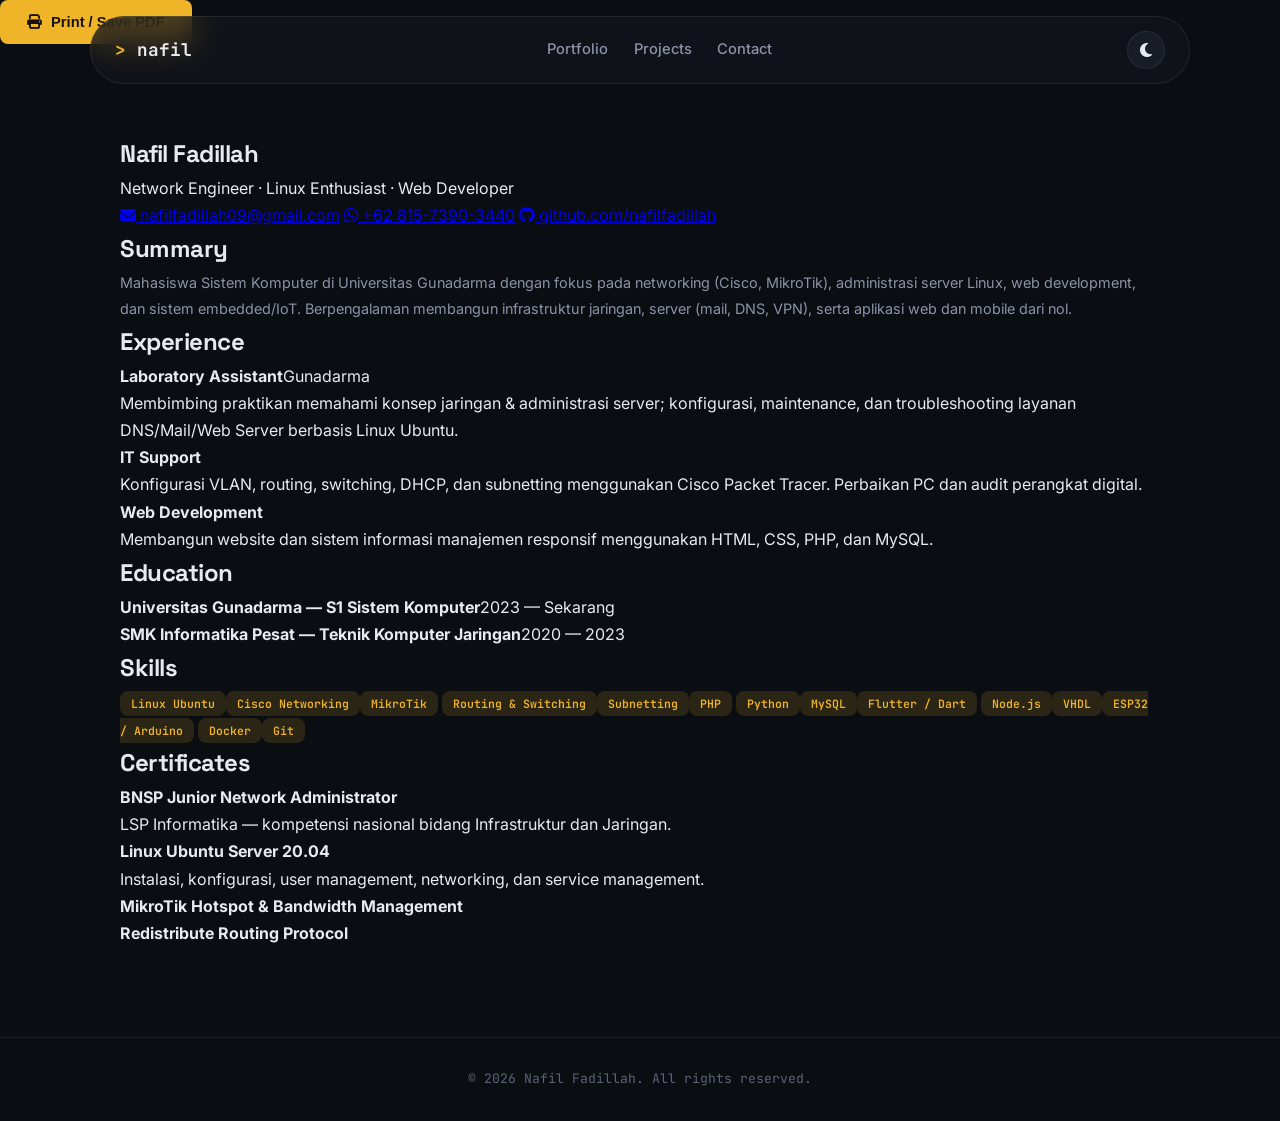
==== resume.html @ 84e1e39b "Create resume.html" ====
<!DOCTYPE html>
<html lang="id">
<head>
    <meta charset="UTF-8">
    <meta name="viewport" content="width=device-width, initial-scale=1.0">
    <title>Resume — Nafil Fadillah</title>
    <meta name="description" content="Resume web Nafil Fadillah — Network Engineer, Linux Enthusiast, dan Web Developer.">

    <link rel="stylesheet" href="style.css">
    <link rel="preconnect" href="https://fonts.googleapis.com">
    <link rel="preconnect" href="https://fonts.gstatic.com" crossorigin>
    <link href="https://fonts.googleapis.com/css2?family=Space+Grotesk:wght@500;600;700&family=Inter:wght@400;500;600&family=JetBrains+Mono:wght@400;500;600&display=swap" rel="stylesheet">
    <link rel="stylesheet" href="https://cdnjs.cloudflare.com/ajax/libs/font-awesome/6.5.2/css/all.min.css">
</head>
<body>

    <canvas id="particles"></canvas>

    <nav class="navbar">
        <a href="index.html" class="logo" style="text-decoration:none;">nafil</a>
        <div class="nav-links">
            <a href="index.html">Portfolio</a>
            <a href="index.html#projects">Projects</a>
            <a href="index.html#contact">Contact</a>
        </div>
        <button id="themeToggle" aria-label="Toggle Theme"><i class="fas fa-moon"></i></button>
    </nav>

    <button class="btn btn-primary resume-print-btn" onclick="window.print()">
        <i class="fas fa-print"></i> Print / Save PDF
    </button>

    <section class="resume-page">

        <div class="resume-header">
            <div>
                <h1>Nafil Fadillah</h1>
                <p class="role">Network Engineer · Linux Enthusiast · Web Developer</p>
            </div>
            <div class="resume-contact">
                <a href="mailto:nafilfadillah09@gmail.com"><i class="fas fa-envelope"></i> nafilfadillah09@gmail.com</a>
                <a href="https://wa.me/6281573903440" target="_blank"><i class="fab fa-whatsapp"></i> +62 815-7390-3440</a>
                <a href="https://github.com/nafilfadillah" target="_blank"><i class="fab fa-github"></i> github.com/nafilfadillah</a>
            </div>
        </div>

        <div class="resume-section">
            <h2>Summary</h2>
            <p style="color:var(--muted); font-size:.9rem; line-height:1.8;">
                Mahasiswa Sistem Komputer di Universitas Gunadarma dengan fokus pada networking (Cisco, MikroTik),
                administrasi server Linux, web development, dan sistem embedded/IoT. Berpengalaman membangun
                infrastruktur jaringan, server (mail, DNS, VPN), serta aplikasi web dan mobile dari nol.
            </p>
        </div>

        <div class="resume-section">
            <h2>Experience</h2>
            <div class="resume-item">
                <div class="resume-item-head"><strong>Laboratory Assistant</strong><span>Gunadarma</span></div>
                <p>Membimbing praktikan memahami konsep jaringan &amp; administrasi server; konfigurasi, maintenance, dan troubleshooting layanan DNS/Mail/Web Server berbasis Linux Ubuntu.</p>
            </div>
            <div class="resume-item">
                <div class="resume-item-head"><strong>IT Support</strong><span></span></div>
                <p>Konfigurasi VLAN, routing, switching, DHCP, dan subnetting menggunakan Cisco Packet Tracer. Perbaikan PC dan audit perangkat digital.</p>
            </div>
            <div class="resume-item">
                <div class="resume-item-head"><strong>Web Development</strong><span></span></div>
                <p>Membangun website dan sistem informasi manajemen responsif menggunakan HTML, CSS, PHP, dan MySQL.</p>
            </div>
        </div>

        <div class="resume-section">
            <h2>Education</h2>
            <div class="resume-item">
                <div class="resume-item-head"><strong>Universitas Gunadarma — S1 Sistem Komputer</strong><span>2023 — Sekarang</span></div>
            </div>
            <div class="resume-item">
                <div class="resume-item-head"><strong>SMK Informatika Pesat — Teknik Komputer Jaringan</strong><span>2020 — 2023</span></div>
            </div>
        </div>

        <div class="resume-section">
            <h2>Skills</h2>
            <div class="resume-skills">
                <span class="tag">Linux Ubuntu</span><span class="tag">Cisco Networking</span><span class="tag">MikroTik</span>
                <span class="tag">Routing &amp; Switching</span><span class="tag">Subnetting</span><span class="tag">PHP</span>
                <span class="tag">Python</span><span class="tag">MySQL</span><span class="tag">Flutter / Dart</span>
                <span class="tag">Node.js</span><span class="tag">VHDL</span><span class="tag">ESP32 / Arduino</span>
                <span class="tag">Docker</span><span class="tag">Git</span>
            </div>
        </div>

        <div class="resume-section">
            <h2>Certificates</h2>
            <div class="resume-item">
                <div class="resume-item-head"><strong>BNSP Junior Network Administrator</strong><span></span></div>
                <p>LSP Informatika — kompetensi nasional bidang Infrastruktur dan Jaringan.</p>
            </div>
            <div class="resume-item">
                <div class="resume-item-head"><strong>Linux Ubuntu Server 20.04</strong><span></span></div>
                <p>Instalasi, konfigurasi, user management, networking, dan service management.</p>
            </div>
            <div class="resume-item">
                <div class="resume-item-head"><strong>MikroTik Hotspot &amp; Bandwidth Management</strong><span></span></div>
            </div>
            <div class="resume-item">
                <div class="resume-item-head"><strong>Redistribute Routing Protocol</strong><span></span></div>
            </div>
        </div>

    </section>

    <footer>
        <p>© 2026 Nafil Fadillah. All rights reserved.</p>
    </footer>

    <script src="script.js"></script>
</body>
</html>
---- style.css ----
/* ==========================================================================
   TOKENS
   ========================================================================== */
:root{
    --ink: #0A0D12;
    --panel: #12161D;
    --panel-2: #171C25;
    --line: rgba(255,255,255,.08);
    --line-strong: rgba(255,255,255,.16);

    --signal: #F0B429;      /* amber — CTA / focal accent */
    --signal-dim: rgba(240,180,41,.14);
    --uptime: #34D399;      /* status green — "online / available" */
    --uptime-dim: rgba(52,211,153,.14);

    --text: #E7EAF0;
    --muted: #8B93A7;
    --muted-2: #5B6376;

    --font-display: 'Space Grotesk', sans-serif;
    --font-body: 'Inter', sans-serif;
    --font-mono: 'JetBrains Mono', monospace;

    --radius: 14px;
    --radius-sm: 8px;
}

.light-mode{
    --ink: #F5F6F8;
    --panel: #FFFFFF;
    --panel-2: #F0F1F4;
    --line: rgba(10,13,18,.08);
    --line-strong: rgba(10,13,18,.16);
    --text: #10131A;
    --muted: #565E70;
    --muted-2: #7A8194;
}

*{
    margin: 0; padding: 0; box-sizing: border-box;
}

html{ scroll-behavior: smooth; }

body{
    background-color: var(--ink);
    color: var(--text);
    font-family: var(--font-body);
    overflow-x: hidden;
    line-height: 1.7;
    transition: background-color .4s ease, color .4s ease;
}

@media (prefers-reduced-motion: reduce){
    *{ animation-duration: .001ms !important; animation-iteration-count: 1 !important; transition-duration: .001ms !important; scroll-behavior: auto !important; }
}

h1,h2,h3{ font-family: var(--font-display); letter-spacing: -0.02em; }

::selection{ background: var(--signal); color: #0A0D12; }

/* Background canvas */
#particles{
    position: fixed;
    inset: 0;
    z-index: -1;
    opacity: .35;
}

/* ==========================================================================
   EYEBROW / MONO LABELS  (signature motif — terminal-prompt labels)
   ========================================================================== */
.eyebrow{
    display: block;
    font-family: var(--font-mono);
    font-size: .8rem;
    color: var(--signal);
    letter-spacing: .02em;
    margin-bottom: 10px;
    text-align: center;
}
.eyebrow::before{ content: "$ "; color: var(--muted-2); }

/* ==========================================================================
   NAVBAR
   ========================================================================== */
.navbar{
    position: fixed;
    top: 16px;
    left: 50%;
    transform: translateX(-50%);
    width: 92%;
    max-width: 1100px;
    z-index: 1000;

    display: flex;
    justify-content: space-between;
    align-items: center;

    padding: 14px 24px;

    background: rgba(18,22,29,.72);
    backdrop-filter: blur(16px);
    -webkit-backdrop-filter: blur(16px);

    border: 1px solid var(--line);
    border-radius: 999px;
}

.logo{
    font-family: var(--font-mono);
    font-size: 1.1rem;
    font-weight: 700;
    color: var(--text);
}
.logo::before{ content: "> "; color: var(--signal); }

.nav-links{
    display: flex;
    align-items: center;
    gap: 1.6rem;
}

.nav-links a{
    text-decoration: none;
    color: var(--muted);
    font-size: .92rem;
    font-weight: 500;
    transition: color .25s ease;
}

.nav-links a:hover{ color: var(--signal); }

#themeToggle{
    background: var(--panel-2);
    border: 1px solid var(--line);
    color: var(--text);
    width: 38px;
    height: 38px;
    border-radius: 50%;
    cursor: pointer;
    font-size: 1rem;
    display: flex;
    align-items: center;
    justify-content: center;
    transition: border-color .25s ease, color .25s ease;
}
#themeToggle:hover{ border-color: var(--signal); color: var(--signal); }

section{ scroll-margin-top: 110px; }

@media (max-width: 720px){
    .nav-links{ display: none; }
}

/* ==========================================================================
   HERO
   ========================================================================== */
.hero{
    min-height: 100vh;
    display: flex;
    justify-content: center;
    align-items: center;
    text-align: center;
    padding: 140px 20px 80px;
    position: relative;
}

.hero-content{ max-width: 780px; margin: auto; }

.hero-badge{
    display: inline-flex;
    align-items: center;
    gap: 8px;
    font-family: var(--font-mono);
    font-size: .78rem;
    color: var(--uptime);
    background: var(--uptime-dim);
    border: 1px solid rgba(52,211,153,.3);
    padding: 7px 16px;
    border-radius: 999px;
    margin-bottom: 30px;
}

.hero-badge i{ font-size: .5rem; animation: pulse-dot 1.6s ease-in-out infinite; }
@keyframes pulse-dot{
    0%,100%{ opacity: 1; }
    50%{ opacity: .35; }
}

.profile{
    width: 150px;
    height: 150px;
    object-fit: cover;
    border-radius: 50%;
    border: 2px solid var(--line-strong);
    margin-bottom: 28px;
    transition: border-color .35s ease, transform .35s ease;
}
.profile:hover{ border-color: var(--signal); transform: scale(1.04); }

.hero h1{
    font-size: clamp(2.2rem, 5vw, 3.4rem);
    font-weight: 600;
    margin-bottom: 14px;
    line-height: 1.15;
}

.hero h1 span{ color: var(--signal); }

#typing{
    font-family: var(--font-mono);
    font-size: 1.1rem;
    color: var(--text);
    min-height: 1.6em;
    margin-bottom: 6px;
}
#typing::after{
    content: '';
    display: inline-block;
    width: 2px;
    height: 1em;
    background: var(--signal);
    margin-left: 2px;
    vertical-align: -2px;
    animation: caret 1s step-end infinite;
}
@keyframes caret{ 50%{ opacity: 0; } }

.hero-subtitle{
    font-family: var(--font-mono);
    font-size: .85rem;
    color: var(--muted-2);
    margin-bottom: 20px;
}

.hero-desc{
    max-width: 620px;
    margin: 0 auto 36px;
    color: var(--muted);
    line-height: 1.85;
}

.btns{
    display: flex;
    gap: 14px;
    justify-content: center;
    flex-wrap: wrap;
    margin-bottom: 36px;
}

.btn{
    display: inline-flex;
    align-items: center;
    gap: 9px;
    padding: 13px 26px;
    border-radius: var(--radius-sm);
    font-weight: 600;
    font-size: .92rem;
    text-decoration: none;
    transition: all .25s ease;
    border: 1px solid transparent;
}

.btn-primary{
    background: var(--signal);
    color: #16130A;
}
.btn-primary:hover{
    box-shadow: 0 8px 24px rgba(240,180,41,.35);
    transform: translateY(-2px);
}

.btn-outline{
    background: transparent;
    color: var(--text);
    border-color: var(--line-strong);
}
.btn-outline:hover{
    border-color: var(--signal);
    color: var(--signal);
    transform: translateY(-2px);
}

.hero-social{
    display: flex;
    justify-content: center;
    gap: 14px;
}

.hero-social a{
    width: 44px;
    height: 44px;
    display: flex;
    align-items: center;
    justify-content: center;
    border-radius: 50%;
    background: var(--panel-2);
    border: 1px solid var(--line);
    color: var(--muted);
    font-size: 1.05rem;
    transition: all .25s ease;
}
.hero-social a:hover{
    transform: translateY(-3px);
    color: var(--signal);
    border-color: var(--signal);
}

/* ==========================================================================
   SECTIONS — GENERIC
   ========================================================================== */
section{
    max-width: 1080px;
    margin: auto;
    padding: 90px 20px;
}

.section-title{
    font-size: clamp(1.7rem, 3.4vw, 2.3rem);
    font-weight: 600;
    margin-bottom: 44px;
    text-align: center;
    display: block;
}

/* ==========================================================================
   ABOUT & STATS
   ========================================================================== */
.about-container{
    display: grid;
    grid-template-columns: 1.1fr .9fr;
    gap: 60px;
    align-items: center;
}

.about-container p{ margin-bottom: 18px; }

.stats-grid{
    display: grid;
    grid-template-columns: repeat(3, 1fr);
    gap: 16px;
}

.stat-card{
    background: var(--panel);
    border: 1px solid var(--line);
    padding: 26px 16px;
    border-radius: var(--radius);
    text-align: center;
    transition: border-color .3s ease, transform .3s ease;
}
.stat-card:hover{ transform: translateY(-4px); border-color: var(--signal); }

.stat-card h3{
    font-size: 2.1rem;
    color: var(--signal);
    margin-bottom: 4px;
    font-variant-numeric: tabular-nums;
}

.stat-card p{
    color: var(--muted);
    font-size: .8rem;
    font-family: var(--font-mono);
}

@media (max-width: 760px){
    .about-container{ grid-template-columns: 1fr; }
}

/* ==========================================================================
   FOCUS / SKILLS CARDS (shared project-card look)
   ========================================================================== */
.projects-grid{
    display: grid;
    grid-template-columns: repeat(auto-fit, minmax(260px, 1fr));
    gap: 22px;
}

.project-card{
    background: var(--panel);
    border-radius: var(--radius);
    overflow: hidden;
    border: 1px solid var(--line);
    transition: transform .35s ease, box-shadow .35s ease, border-color .35s ease;
    position: relative;
}

.project-card:hover{
    transform: translateY(-8px);
    box-shadow: 0 20px 40px rgba(0,0,0,.35);
    border-color: var(--line-strong);
}

.project-card img{
    width: 100%;
    height: 180px;
    object-fit: cover;
    display: block;
    filter: saturate(.85);
    transition: transform .6s ease, filter .35s ease;
}
.project-card:hover img{ transform: scale(1.06); filter: saturate(1); }

.project-info{ padding: 24px; }

.project-info h3{
    font-size: 1.12rem;
    font-weight: 600;
    margin-bottom: 10px;
    color: var(--text);
}

.project-info p{
    color: var(--muted);
    font-size: .88rem;
    margin-bottom: 16px;
}

.project-info span{
    font-family: var(--font-mono);
    font-size: .76rem;
    color: var(--muted-2);
}

.tags{ display: flex; flex-wrap: wrap; gap: 8px; }

.tag{
    font-family: var(--font-mono);
    background: var(--signal-dim);
    color: var(--signal);
    padding: 5px 11px;
    border-radius: var(--radius-sm);
    font-size: .72rem;
    font-weight: 600;
}

/* ==========================================================================
   SKILLS
   ========================================================================== */
.skills-grid{
    display: grid;
    grid-template-columns: repeat(auto-fit, minmax(150px, 1fr));
    gap: 16px;
}

.skill-card{
    background: var(--panel);
    border: 1px solid var(--line);
    border-radius: var(--radius);
    padding: 24px;
    display: flex;
    flex-direction: column;
    align-items: center;
    justify-content: center;
    gap: 12px;
    transition: transform .3s ease, border-color .3s ease;
    cursor: default;
}

.skill-card:hover{
    transform: translateY(-6px);
    border-color: var(--signal);
}

.skill-card i{ font-size: 2rem; transition: transform .35s ease; }
.skill-card:hover i{ transform: scale(1.15); }

.skill-card p{
    font-weight: 600;
    font-size: .84rem;
    text-align: center;
}

/* ==========================================================================
   CERTIFICATES
   ========================================================================== */
#certificates .project-card{ border-left: 3px solid var(--signal); }

.view-pdf-btn{
    display: inline-flex;
    align-items: center;
    gap: 8px;
    padding: 9px 16px;
    background: var(--signal-dim);
    color: var(--signal);
    border: 1px solid rgba(240,180,41,.3);
    border-radius: var(--radius-sm);
    font-size: .82rem;
    font-weight: 600;
    text-decoration: none;
    transition: all .25s ease;
}
.view-pdf-btn:hover{
    background: var(--signal);
    color: #16130A;
    transform: translateY(-2px);
}

/* ==========================================================================
   TECH STACK MARQUEE
   ========================================================================== */
.logo-slider{
    width: 100%;
    overflow: hidden;
    position: relative;
    padding: 30px 0;
    border-top: 1px solid var(--line);
    border-bottom: 1px solid var(--line);
}

.logo-slider::before,
.logo-slider::after{
    content: "";
    position: absolute;
    top: 0;
    width: 100px;
    height: 100%;
    z-index: 2;
    pointer-events: none;
}
.logo-slider::before{ left: 0; background: linear-gradient(to right, var(--ink), transparent); }
.logo-slider::after{ right: 0; background: linear-gradient(to left, var(--ink), transparent); }

.logo-track{
    display: flex;
    width: max-content;
    gap: 60px;
    animation: slide 28s linear infinite;
}

.logo-slider:hover .logo-track{ animation-play-state: paused; }

.logo-item{
    display: flex;
    align-items: center;
    gap: 10px;
    font-family: var(--font-mono);
    font-size: 1rem;
    font-weight: 500;
    white-space: nowrap;
    color: var(--muted);
    transition: color .25s ease;
}
.logo-item:hover{ color: var(--text); }
.logo-item i{ font-size: 1.6rem; }

@keyframes slide{
    from{ transform: translateX(0); }
    to{ transform: translateX(-50%); }
}

/* ==========================================================================
   LOADER
   ========================================================================== */
#loader{
    position: fixed;
    inset: 0;
    background: var(--ink);
    display: flex;
    justify-content: center;
    align-items: center;
    z-index: 99999;
    transition: opacity .8s ease;
}

.loader-content{
    display: inline-flex;
    flex-direction: column;
    align-items: stretch;
    text-align: center;
}

.loader-content h1{
    font-size: 1.3rem;
    font-family: var(--font-mono);
    color: var(--muted);
    margin-bottom: 18px;
    white-space: nowrap;
}
.loader-content h1 span{ color: var(--signal); }

.loading-bar{
    width: 100%;
    height: 3px;
    background: var(--line);
    border-radius: 20px;
    overflow: hidden;
}

.loading-progress{
    height: 100%;
    width: 0;
    background: var(--signal);
    animation: loading 1.8s ease forwards;
}
@keyframes loading{ from{ width: 0; } to{ width: 100%; } }

/* ==========================================================================
   CONTACT
   ========================================================================== */
.contact-container{
    display: grid;
    grid-template-columns: repeat(auto-fit, minmax(230px, 1fr));
    gap: 20px;
    margin-top: 40px;
}

.contact-card{
    background: var(--panel);
    border: 1px solid var(--line);
    border-radius: var(--radius);
    padding: 28px;
    text-align: center;
    transition: transform .3s ease, border-color .3s ease;
}
.contact-card:hover{ transform: translateY(-6px); border-color: var(--signal); }

.contact-card i{ font-size: 1.8rem; color: var(--signal); margin-bottom: 14px; }
.contact-card h3{ font-size: 1rem; margin-bottom: 8px; }

.contact-card p, .contact-card a{
    color: var(--muted);
    text-decoration: none;
    font-size: .88rem;
    word-break: break-word;
}
.contact-card a:hover{ color: var(--signal); }

.cv-buttons{
    display: flex;
    justify-content: center;
    gap: 10px;
    flex-wrap: wrap;
    margin-top: 14px;
}

.cv-btn{
    display: inline-flex;
    align-items: center;
    gap: 7px;
    padding: 9px 14px;
    border-radius: var(--radius-sm);
    font-size: .8rem;
    font-weight: 600;
    text-decoration: none;
    border: 1px solid var(--line-strong);
    color: var(--text);
    transition: all .25s ease;
}
.cv-btn:hover{ border-color: var(--signal); color: var(--signal); transform: translateY(-2px); }

/* ==========================================================================
   VISITOR BADGE / FOOTER
   ========================================================================== */
.visitor-counter{ text-align: center; opacity: .5; padding: 10px; }

footer{
    text-align: center;
    padding: 30px;
    color: var(--muted-2);
    font-size: .82rem;
    font-family: var(--font-mono);
    border-top: 1px solid var(--line);
}

/* ==========================================================================
   CUSTOM CURSOR (desktop only, see JS for toggling)
   ========================================================================== */
body.has-custom-cursor{ cursor: none; }

.cursor-dot{
    width: 6px;
    height: 6px;
    background: var(--signal);
    border-radius: 50%;
    position: fixed;
    pointer-events: none;
    z-index: 99999;
    top: 0; left: 0;
    transform: translate(-50%, -50%);
}

.cursor-outline{
    width: 34px;
    height: 34px;
    border: 1px solid rgba(240,180,41,.5);
    border-radius: 50%;
    position: fixed;
    pointer-events: none;
    z-index: 99998;
    top: 0; left: 0;
    transform: translate(-50%, -50%);
    transition: width .15s ease-out, height .15s ease-out, border-color .15s ease-out;
}

@media (hover: none) and (pointer: coarse){
    .cursor-dot, .cursor-outline{ display: none !important; }
}

/* ==========================================================================
   FOCUS STATE (accessibility)
   ========================================================================== */
a:focus-visible, button:focus-visible{
    outline: 2px solid var(--signal);
    outline-offset: 3px;
}
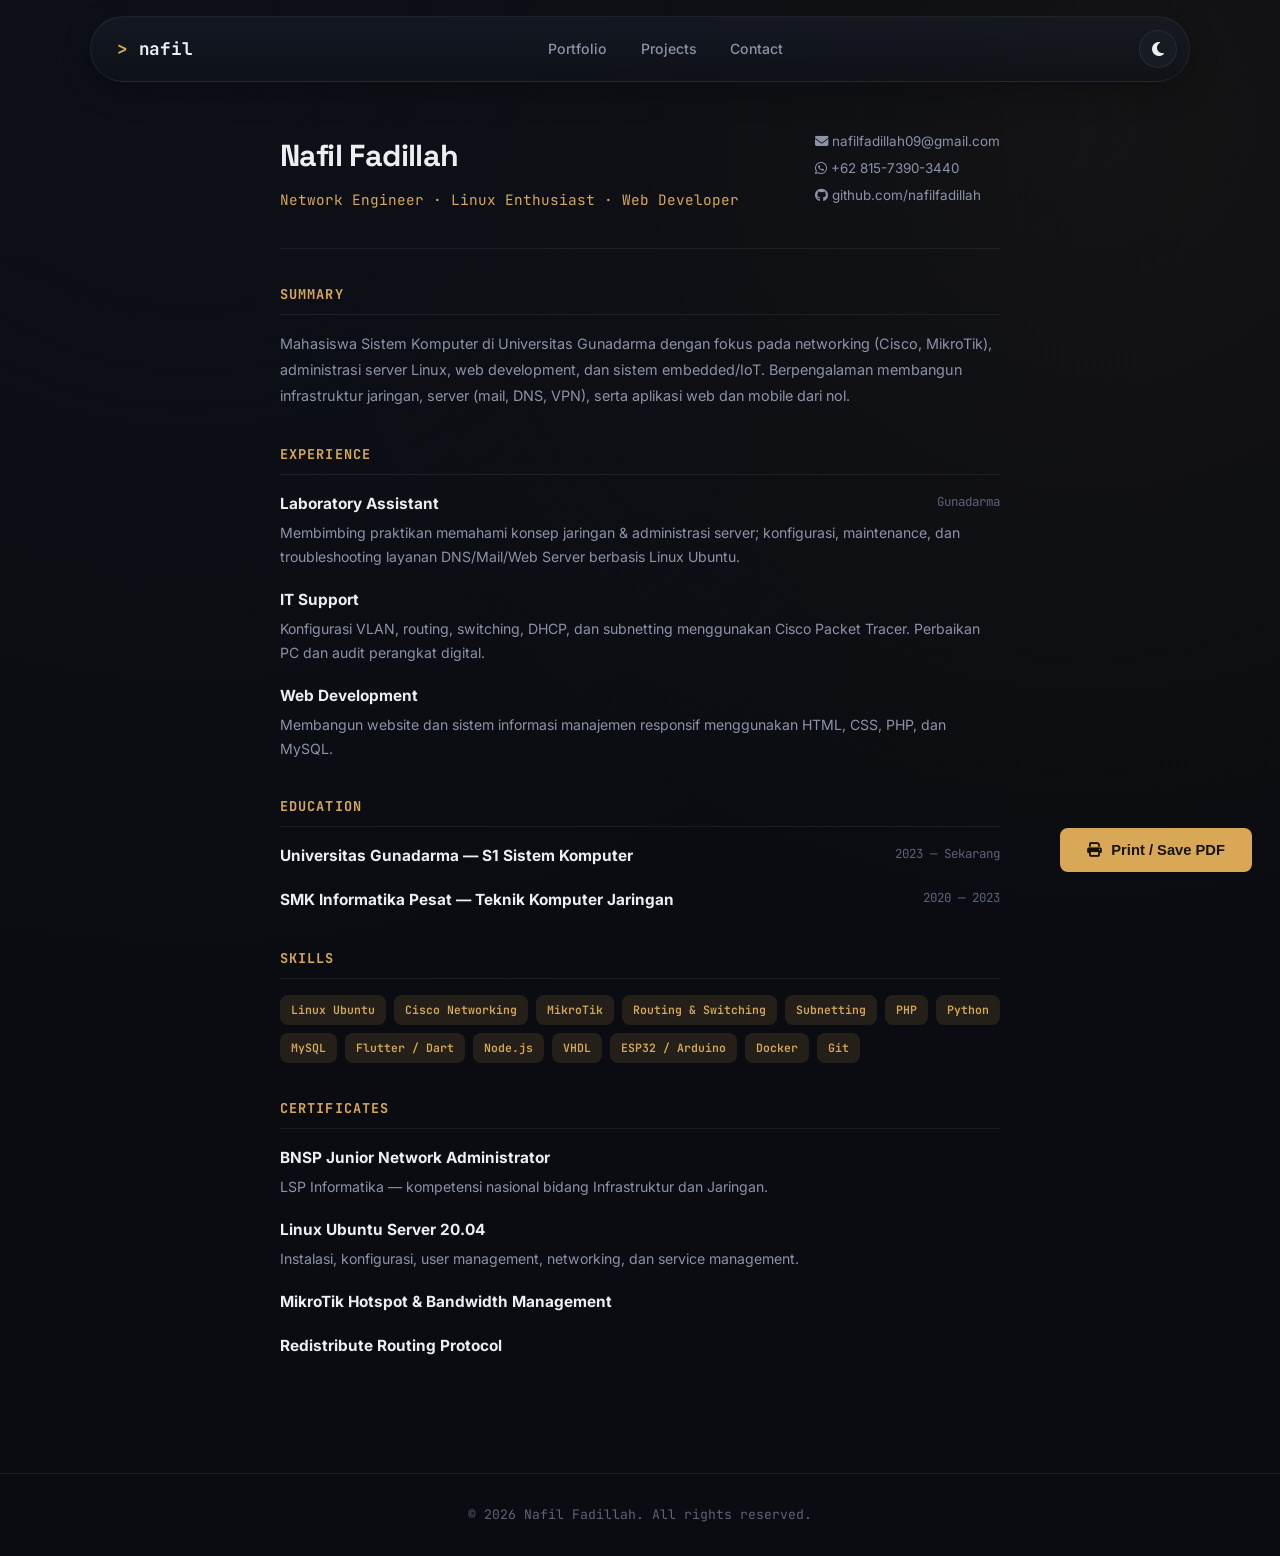
==== commit 624a4568: "Update resume.html" ====
--- a/resume.html
+++ b/resume.html
@@ -6,6 +6,7 @@
     <title>Resume — Nafil Fadillah</title>
     <meta name="description" content="Resume web Nafil Fadillah — Network Engineer, Linux Enthusiast, dan Web Developer.">
 
+    <link rel="icon" type="image/svg+xml" href="favicon.svg">
     <link rel="stylesheet" href="style.css">
     <link rel="preconnect" href="https://fonts.googleapis.com">
     <link rel="preconnect" href="https://fonts.gstatic.com" crossorigin>
--- a/style.css
+++ b/style.css
@@ -1,19 +1,20 @@
-/* ==========================================================================
-   TOKENS
-   ========================================================================== */
 :root{
-    --ink: #0A0D12;
-    --panel: #12161D;
-    --panel-2: #171C25;
-    --line: rgba(255,255,255,.08);
-    --line-strong: rgba(255,255,255,.16);
-
-    --signal: #F0B429;      /* amber — CTA / focal accent */
-    --signal-dim: rgba(240,180,41,.14);
-    --uptime: #34D399;      /* status green — "online / available" */
+    --ink: #0A0C11;
+    --ink-2: #0D1017;
+    --panel: #12151C;
+    --panel-2: #171B24;
+    --line: rgba(255,255,255,.07);
+    --line-strong: rgba(255,255,255,.15);
+
+    --signal: #D9A857;
+    --signal-soft: #E8C384;
+    --signal-dim: rgba(217,168,87,.13);
+    --accent: #6C8CFF;
+    --accent-dim: rgba(108,140,255,.14);
+    --uptime: #34D399;
     --uptime-dim: rgba(52,211,153,.14);
 
-    --text: #E7EAF0;
+    --text: #ECEEF3;
     --muted: #8B93A7;
     --muted-2: #5B6376;
 
@@ -27,6 +28,7 @@
 
 .light-mode{
     --ink: #F5F6F8;
+    --ink-2: #EFF0F3;
     --panel: #FFFFFF;
     --panel-2: #F0F1F4;
     --line: rgba(10,13,18,.08);
@@ -36,14 +38,14 @@
     --muted-2: #7A8194;
 }
 
-*{
-    margin: 0; padding: 0; box-sizing: border-box;
-}
+*{ margin: 0; padding: 0; box-sizing: border-box; }
 
 html{ scroll-behavior: smooth; }
 
 body{
     background-color: var(--ink);
+    background-image: radial-gradient(circle at 15% 0%, var(--ink-2), transparent 55%),
+                       radial-gradient(circle at 85% 8%, rgba(217,168,87,.05), transparent 45%);
     color: var(--text);
     font-family: var(--font-body);
     overflow-x: hidden;
@@ -59,17 +61,8 @@
 
 ::selection{ background: var(--signal); color: #0A0D12; }
 
-/* Background canvas */
-#particles{
-    position: fixed;
-    inset: 0;
-    z-index: -1;
-    opacity: .35;
-}
-
-/* ==========================================================================
-   EYEBROW / MONO LABELS  (signature motif — terminal-prompt labels)
-   ========================================================================== */
+#particles{ position: fixed; inset: 0; z-index: -1; opacity: .35; }
+
 .eyebrow{
     display: block;
     font-family: var(--font-mono);
@@ -82,8 +75,118 @@
 .eyebrow::before{ content: "$ "; color: var(--muted-2); }
 
 /* ==========================================================================
-   NAVBAR
+   ACCESSIBILITY — skip link
    ========================================================================== */
+.skip-link{
+    position: fixed;
+    top: -60px;
+    left: 16px;
+    z-index: 100000;
+    background: var(--signal);
+    color: #16130A;
+    padding: 10px 18px;
+    border-radius: var(--radius-sm);
+    font-weight: 600;
+    font-size: .85rem;
+    text-decoration: none;
+    transition: top .25s ease;
+}
+.skip-link:focus{ top: 16px; }
+
+/* ==========================================================================
+   SCROLL PROGRESS BAR
+   ========================================================================== */
+.scroll-progress{
+    position: fixed;
+    top: 0; left: 0;
+    height: 3px;
+    width: 0%;
+    background: linear-gradient(90deg, var(--signal), var(--accent));
+    z-index: 10001;
+    transition: width .1s linear;
+}
+
+/* ==========================================================================
+   BACK TO TOP
+   ========================================================================== */
+.back-to-top{
+    position: fixed;
+    bottom: 28px;
+    right: 28px;
+    width: 46px;
+    height: 46px;
+    border-radius: 50%;
+    background: var(--panel);
+    border: 1px solid var(--line-strong);
+    color: var(--text);
+    font-size: 1rem;
+    cursor: pointer;
+    z-index: 900;
+    opacity: 0;
+    transform: translateY(10px);
+    pointer-events: none;
+    transition: opacity .25s ease, transform .25s ease, border-color .25s ease, color .25s ease;
+}
+.back-to-top.is-visible{ opacity: 1; transform: translateY(0); pointer-events: auto; }
+.back-to-top:hover{ border-color: var(--signal); color: var(--signal); }
+
+/* ==========================================================================
+   GITHUB LIVE STATS
+   ========================================================================== */
+.gh-stats-grid{
+    display: grid;
+    grid-template-columns: repeat(3, 1fr);
+    gap: 16px;
+    max-width: 560px;
+    margin: 0 auto 30px;
+}
+
+.gh-cta{ text-align: center; }
+
+@media (max-width: 560px){
+    .gh-stats-grid{ grid-template-columns: repeat(3, 1fr); gap: 10px; }
+    .gh-stats-grid .stat-card{ padding: 18px 8px; }
+    .gh-stats-grid .stat-card h3{ font-size: 1.5rem; }
+}
+
+/* ==========================================================================
+   CONTACT FORM
+   ========================================================================== */
+.contact-form{
+    max-width: 560px;
+    margin: 0 auto 40px;
+    display: flex;
+    flex-direction: column;
+    gap: 14px;
+}
+
+.form-row{ display: grid; grid-template-columns: 1fr 1fr; gap: 14px; }
+
+@media (max-width: 560px){ .form-row{ grid-template-columns: 1fr; } }
+
+.contact-form input,
+.contact-form textarea{
+    width: 100%;
+    background: var(--panel);
+    border: 1px solid var(--line);
+    border-radius: var(--radius-sm);
+    padding: 12px 16px;
+    color: var(--text);
+    font-family: var(--font-body);
+    font-size: .9rem;
+    resize: vertical;
+    transition: border-color .25s ease;
+}
+.contact-form input:focus,
+.contact-form textarea:focus{
+    outline: none;
+    border-color: var(--signal);
+}
+.contact-form input::placeholder,
+.contact-form textarea::placeholder{ color: var(--muted-2); }
+
+.contact-form button{ align-self: flex-start; border: none; cursor: pointer; }
+
 .navbar{
     position: fixed;
     top: 16px;
@@ -96,40 +199,54 @@
     display: flex;
     justify-content: space-between;
     align-items: center;
-
-    padding: 14px 24px;
-
-    background: rgba(18,22,29,.72);
-    backdrop-filter: blur(16px);
-    -webkit-backdrop-filter: blur(16px);
+    gap: 12px;
+
+    padding: 12px 12px 12px 26px;
+
+    background: linear-gradient(180deg, rgba(23,27,36,.78), rgba(15,18,24,.78));
+    backdrop-filter: blur(18px) saturate(140%);
+    -webkit-backdrop-filter: blur(18px) saturate(140%);
 
     border: 1px solid var(--line);
     border-radius: 999px;
-}
+    box-shadow: 0 10px 30px rgba(0,0,0,.22);
+    transition: background .35s ease, box-shadow .35s ease, border-color .35s ease, border-radius .35s ease, top .35s ease;
+}
+
+.navbar.is-scrolled{
+    top: 10px;
+    border-color: var(--line-strong);
+    box-shadow: 0 16px 40px rgba(0,0,0,.4);
+}
+
+.light-mode .navbar{ background: linear-gradient(180deg, rgba(255,255,255,.85), rgba(245,246,248,.85)); }
 
 .logo{
     font-family: var(--font-mono);
     font-size: 1.1rem;
     font-weight: 700;
     color: var(--text);
+    letter-spacing: -0.01em;
+    flex-shrink: 0;
 }
 .logo::before{ content: "> "; color: var(--signal); }
 
-.nav-links{
-    display: flex;
-    align-items: center;
-    gap: 1.6rem;
-}
+.nav-links{ display: flex; align-items: center; gap: .35rem; }
 
 .nav-links a{
+    position: relative;
     text-decoration: none;
     color: var(--muted);
-    font-size: .92rem;
+    font-size: .88rem;
     font-weight: 500;
-    transition: color .25s ease;
-}
-
-.nav-links a:hover{ color: var(--signal); }
+    padding: 8px 14px;
+    border-radius: 999px;
+    transition: color .25s ease, background .25s ease;
+    white-space: nowrap;
+}
+
+.nav-links a:hover{ color: var(--text); background: var(--line); }
+.nav-links a.is-active{ color: var(--signal); background: var(--signal-dim); }
 
 #themeToggle{
     background: var(--panel-2);
@@ -143,19 +260,66 @@
     display: flex;
     align-items: center;
     justify-content: center;
-    transition: border-color .25s ease, color .25s ease;
-}
-#themeToggle:hover{ border-color: var(--signal); color: var(--signal); }
+    flex-shrink: 0;
+    transition: border-color .25s ease, color .25s ease, transform .25s ease;
+}
+#themeToggle:hover{ border-color: var(--signal); color: var(--signal); transform: rotate(-12deg); }
 
 section{ scroll-margin-top: 110px; }
 
+.nav-toggle{
+    display: none;
+    width: 38px;
+    height: 38px;
+    border-radius: 50%;
+    background: var(--panel-2);
+    border: 1px solid var(--line);
+    cursor: pointer;
+    flex-shrink: 0;
+    align-items: center;
+    justify-content: center;
+    flex-direction: column;
+    gap: 4px;
+}
+.nav-toggle span{
+    display: block;
+    width: 16px;
+    height: 2px;
+    background: var(--text);
+    border-radius: 2px;
+    transition: transform .3s ease, opacity .3s ease;
+}
+.nav-toggle.is-open span:nth-child(1){ transform: translateY(6px) rotate(45deg); }
+.nav-toggle.is-open span:nth-child(2){ opacity: 0; }
+.nav-toggle.is-open span:nth-child(3){ transform: translateY(-6px) rotate(-45deg); }
+
 @media (max-width: 720px){
-    .nav-links{ display: none; }
-}
-
-/* ==========================================================================
-   HERO
-   ========================================================================== */
+    .nav-toggle{ display: flex; }
+    .nav-links{
+        position: absolute;
+        top: calc(100% + 10px);
+        left: 0;
+        right: 0;
+        flex-direction: column;
+        align-items: stretch;
+        gap: 2px;
+        padding: 10px;
+        background: rgba(15,18,24,.96);
+        backdrop-filter: blur(18px);
+        border: 1px solid var(--line);
+        border-radius: 20px;
+        box-shadow: 0 16px 40px rgba(0,0,0,.4);
+        max-height: 0;
+        opacity: 0;
+        overflow: hidden;
+        pointer-events: none;
+        transition: max-height .3s ease, opacity .25s ease;
+    }
+    .light-mode .nav-links{ background: rgba(255,255,255,.97); }
+    .nav-links.is-open{ max-height: 420px; opacity: 1; pointer-events: auto; }
+    .nav-links a{ padding: 12px 16px; font-size: .95rem; }
+}
+
 .hero{
     min-height: 100vh;
     display: flex;
@@ -183,10 +347,7 @@
 }
 
 .hero-badge i{ font-size: .5rem; animation: pulse-dot 1.6s ease-in-out infinite; }
-@keyframes pulse-dot{
-    0%,100%{ opacity: 1; }
-    50%{ opacity: .35; }
-}
+@keyframes pulse-dot{ 0%,100%{ opacity: 1; } 50%{ opacity: .35; } }
 
 .profile{
     width: 150px;
@@ -205,7 +366,6 @@
     margin-bottom: 14px;
     line-height: 1.15;
 }
-
 .hero h1 span{ color: var(--signal); }
 
 #typing{
@@ -227,27 +387,10 @@
 }
 @keyframes caret{ 50%{ opacity: 0; } }
 
-.hero-subtitle{
-    font-family: var(--font-mono);
-    font-size: .85rem;
-    color: var(--muted-2);
-    margin-bottom: 20px;
-}
-
-.hero-desc{
-    max-width: 620px;
-    margin: 0 auto 36px;
-    color: var(--muted);
-    line-height: 1.85;
-}
-
-.btns{
-    display: flex;
-    gap: 14px;
-    justify-content: center;
-    flex-wrap: wrap;
-    margin-bottom: 36px;
-}
+.hero-subtitle{ font-family: var(--font-mono); font-size: .85rem; color: var(--muted-2); margin-bottom: 20px; }
+.hero-desc{ max-width: 620px; margin: 0 auto 36px; color: var(--muted); line-height: 1.85; }
+
+.btns{ display: flex; gap: 14px; justify-content: center; flex-wrap: wrap; margin-bottom: 36px; }
 
 .btn{
     display: inline-flex;
@@ -262,38 +405,17 @@
     border: 1px solid transparent;
 }
 
-.btn-primary{
-    background: var(--signal);
-    color: #16130A;
-}
-.btn-primary:hover{
-    box-shadow: 0 8px 24px rgba(240,180,41,.35);
-    transform: translateY(-2px);
-}
-
-.btn-outline{
-    background: transparent;
-    color: var(--text);
-    border-color: var(--line-strong);
-}
-.btn-outline:hover{
-    border-color: var(--signal);
-    color: var(--signal);
-    transform: translateY(-2px);
-}
-
-.hero-social{
-    display: flex;
-    justify-content: center;
-    gap: 14px;
-}
+.btn-primary{ background: var(--signal); color: #16130A; }
+.btn-primary:hover{ box-shadow: 0 8px 24px rgba(217,168,87,.35); transform: translateY(-2px); }
+
+.btn-outline{ background: transparent; color: var(--text); border-color: var(--line-strong); }
+.btn-outline:hover{ border-color: var(--signal); color: var(--signal); transform: translateY(-2px); }
+
+.hero-social{ display: flex; justify-content: center; gap: 14px; }
 
 .hero-social a{
-    width: 44px;
-    height: 44px;
-    display: flex;
-    align-items: center;
-    justify-content: center;
+    width: 44px; height: 44px;
+    display: flex; align-items: center; justify-content: center;
     border-radius: 50%;
     background: var(--panel-2);
     border: 1px solid var(--line);
@@ -301,20 +423,9 @@
     font-size: 1.05rem;
     transition: all .25s ease;
 }
-.hero-social a:hover{
-    transform: translateY(-3px);
-    color: var(--signal);
-    border-color: var(--signal);
-}
-
-/* ==========================================================================
-   SECTIONS — GENERIC
-   ========================================================================== */
-section{
-    max-width: 1080px;
-    margin: auto;
-    padding: 90px 20px;
-}
+.hero-social a:hover{ transform: translateY(-3px); color: var(--signal); border-color: var(--signal); }
+
+section{ max-width: 1080px; margin: auto; padding: 90px 20px; }
 
 .section-title{
     font-size: clamp(1.7rem, 3.4vw, 2.3rem);
@@ -324,23 +435,10 @@
     display: block;
 }
 
-/* ==========================================================================
-   ABOUT & STATS
-   ========================================================================== */
-.about-container{
-    display: grid;
-    grid-template-columns: 1.1fr .9fr;
-    gap: 60px;
-    align-items: center;
-}
-
+.about-container{ display: grid; grid-template-columns: 1.1fr .9fr; gap: 60px; align-items: center; }
 .about-container p{ margin-bottom: 18px; }
 
-.stats-grid{
-    display: grid;
-    grid-template-columns: repeat(3, 1fr);
-    gap: 16px;
-}
+.stats-grid{ display: grid; grid-template-columns: repeat(3, 1fr); gap: 16px; }
 
 .stat-card{
     background: var(--panel);
@@ -351,32 +449,50 @@
     transition: border-color .3s ease, transform .3s ease;
 }
 .stat-card:hover{ transform: translateY(-4px); border-color: var(--signal); }
-
-.stat-card h3{
-    font-size: 2.1rem;
-    color: var(--signal);
-    margin-bottom: 4px;
-    font-variant-numeric: tabular-nums;
-}
-
-.stat-card p{
+.stat-card h3{ font-size: 2.1rem; color: var(--signal); margin-bottom: 4px; font-variant-numeric: tabular-nums; }
+.stat-card p{ color: var(--muted); font-size: .8rem; font-family: var(--font-mono); }
+
+@media (max-width: 760px){ .about-container{ grid-template-columns: 1fr; } }
+
+.now-widget{
+    display: inline-flex;
+    align-items: center;
+    gap: 10px;
+    max-width: 100%;
+    margin: 0 auto 24px;
+    padding: 9px 18px;
+    border-radius: 999px;
+    background: var(--panel);
+    border: 1px solid var(--line);
+    font-family: var(--font-mono);
+    font-size: .78rem;
     color: var(--muted);
+    text-align: left;
+    flex-wrap: wrap;
+    justify-content: center;
+}
+.now-dot{ width: 7px; height: 7px; border-radius: 50%; background: var(--signal); flex-shrink: 0; animation: pulse-dot 1.6s ease-in-out infinite; }
+.now-label{ color: var(--signal); font-weight: 700; text-transform: uppercase; letter-spacing: .06em; }
+
+.filter-tabs{ display: flex; justify-content: center; flex-wrap: wrap; gap: 10px; margin-bottom: 36px; }
+
+.filter-btn{
+    font-family: var(--font-mono);
     font-size: .8rem;
-    font-family: var(--font-mono);
-}
-
-@media (max-width: 760px){
-    .about-container{ grid-template-columns: 1fr; }
-}
-
-/* ==========================================================================
-   FOCUS / SKILLS CARDS (shared project-card look)
-   ========================================================================== */
-.projects-grid{
-    display: grid;
-    grid-template-columns: repeat(auto-fit, minmax(260px, 1fr));
-    gap: 22px;
-}
+    padding: 8px 18px;
+    border-radius: 999px;
+    background: transparent;
+    border: 1px solid var(--line-strong);
+    color: var(--muted);
+    cursor: pointer;
+    transition: all .25s ease;
+}
+.filter-btn:hover{ border-color: var(--signal); color: var(--signal); }
+.filter-btn.is-active{ background: var(--signal); border-color: var(--signal); color: #16130A; font-weight: 600; }
+
+.filter-empty{ text-align: center; color: var(--muted); font-family: var(--font-mono); font-size: .85rem; padding: 30px 0; }
+
+.projects-grid{ display: grid; grid-template-columns: repeat(auto-fit, minmax(260px, 1fr)); gap: 22px; }
 
 .project-card{
     background: var(--panel);
@@ -386,159 +502,155 @@
     transition: transform .35s ease, box-shadow .35s ease, border-color .35s ease;
     position: relative;
 }
-
-.project-card:hover{
-    transform: translateY(-8px);
-    box-shadow: 0 20px 40px rgba(0,0,0,.35);
-    border-color: var(--line-strong);
-}
-
-.project-card img{
-    width: 100%;
-    height: 180px;
-    object-fit: cover;
-    display: block;
-    filter: saturate(.85);
-    transition: transform .6s ease, filter .35s ease;
-}
-.project-card:hover img{ transform: scale(1.06); filter: saturate(1); }
+.project-card:hover{ transform: translateY(-8px); box-shadow: 0 20px 40px rgba(0,0,0,.35); border-color: var(--line-strong); }
+
+.project-visual{
+    height: 140px;
+    display: flex; align-items: center; justify-content: center;
+    background: radial-gradient(circle at 30% 20%, var(--signal-dim), transparent 60%), var(--panel-2);
+    border-bottom: 1px solid var(--line);
+    transition: background .35s ease;
+}
+.project-visual i{ font-size: 2.6rem; color: var(--signal); transition: transform .4s ease; }
+.project-card:hover .project-visual i{ transform: scale(1.15) rotate(-4deg); }
 
 .project-info{ padding: 24px; }
 
-.project-info h3{
-    font-size: 1.12rem;
-    font-weight: 600;
-    margin-bottom: 10px;
-    color: var(--text);
-}
-
-.project-info p{
-    color: var(--muted);
-    font-size: .88rem;
-    margin-bottom: 16px;
-}
-
-.project-info span{
-    font-family: var(--font-mono);
-    font-size: .76rem;
-    color: var(--muted-2);
-}
+.card-actions{ display: flex; gap: 10px; margin-top: 16px; flex-wrap: wrap; }
+.card-actions .cv-btn{ font-size: .76rem; padding: 7px 12px; border: 1px solid var(--line); background: transparent; font-family: var(--font-body); cursor: pointer; }
+.card-actions .cv-btn:hover{ border-color: var(--signal); color: var(--signal); }
+
+.project-info h3{ font-size: 1.12rem; font-weight: 600; margin-bottom: 10px; color: var(--text); }
+.project-info p{ color: var(--muted); font-size: .88rem; margin-bottom: 16px; }
+.project-info span{ font-family: var(--font-mono); font-size: .76rem; color: var(--muted-2); }
 
 .tags{ display: flex; flex-wrap: wrap; gap: 8px; }
-
-.tag{
-    font-family: var(--font-mono);
-    background: var(--signal-dim);
-    color: var(--signal);
-    padding: 5px 11px;
-    border-radius: var(--radius-sm);
-    font-size: .72rem;
-    font-weight: 600;
-}
-
-/* ==========================================================================
-   SKILLS
-   ========================================================================== */
-.skills-grid{
-    display: grid;
-    grid-template-columns: repeat(auto-fit, minmax(150px, 1fr));
-    gap: 16px;
-}
+.tag{ font-family: var(--font-mono); background: var(--signal-dim); color: var(--signal); padding: 5px 11px; border-radius: var(--radius-sm); font-size: .72rem; font-weight: 600; }
+
+.skills-grid{ display: grid; grid-template-columns: repeat(auto-fit, minmax(150px, 1fr)); gap: 16px; }
 
 .skill-card{
     background: var(--panel);
     border: 1px solid var(--line);
     border-radius: var(--radius);
     padding: 24px;
-    display: flex;
-    flex-direction: column;
-    align-items: center;
-    justify-content: center;
-    gap: 12px;
+    display: flex; flex-direction: column; align-items: center; justify-content: center; gap: 12px;
     transition: transform .3s ease, border-color .3s ease;
     cursor: default;
 }
-
-.skill-card:hover{
-    transform: translateY(-6px);
-    border-color: var(--signal);
-}
-
+.skill-card:hover{ transform: translateY(-6px); border-color: var(--signal); }
 .skill-card i{ font-size: 2rem; transition: transform .35s ease; }
 .skill-card:hover i{ transform: scale(1.15); }
-
-.skill-card p{
-    font-weight: 600;
-    font-size: .84rem;
-    text-align: center;
-}
-
-/* ==========================================================================
-   CERTIFICATES
-   ========================================================================== */
+.skill-card p{ font-weight: 600; font-size: .84rem; text-align: center; }
+
 #certificates .project-card{ border-left: 3px solid var(--signal); }
 
 .view-pdf-btn{
-    display: inline-flex;
-    align-items: center;
-    gap: 8px;
+    display: inline-flex; align-items: center; gap: 8px;
     padding: 9px 16px;
     background: var(--signal-dim);
     color: var(--signal);
-    border: 1px solid rgba(240,180,41,.3);
+    border: 1px solid rgba(217,168,87,.3);
     border-radius: var(--radius-sm);
-    font-size: .82rem;
-    font-weight: 600;
+    font-size: .82rem; font-weight: 600;
     text-decoration: none;
     transition: all .25s ease;
 }
-.view-pdf-btn:hover{
-    background: var(--signal);
-    color: #16130A;
-    transform: translateY(-2px);
-}
-
-/* ==========================================================================
-   TECH STACK MARQUEE
-   ========================================================================== */
-.logo-slider{
+.view-pdf-btn:hover{ background: var(--signal); color: #16130A; transform: translateY(-2px); }
+
+.modal-overlay{
+    position: fixed; inset: 0;
+    background: rgba(5,7,10,.72);
+    backdrop-filter: blur(4px);
+    display: flex; align-items: center; justify-content: center;
+    padding: 24px;
+    z-index: 10000;
+    opacity: 0;
+    pointer-events: none;
+    transition: opacity .25s ease;
+}
+.modal-overlay.is-open{ opacity: 1; pointer-events: auto; }
+
+.modal{
+    background: var(--panel);
+    border: 1px solid var(--line-strong);
+    border-radius: var(--radius);
+    max-width: 560px;
     width: 100%;
-    overflow: hidden;
+    max-height: 85vh;
+    overflow-y: auto;
+    padding: 32px;
     position: relative;
-    padding: 30px 0;
-    border-top: 1px solid var(--line);
-    border-bottom: 1px solid var(--line);
-}
-
-.logo-slider::before,
-.logo-slider::after{
+    transform: translateY(12px);
+    transition: transform .25s ease;
+}
+.modal-overlay.is-open .modal{ transform: translateY(0); }
+
+.modal-close{
+    position: absolute; top: 16px; right: 16px;
+    width: 34px; height: 34px;
+    border-radius: 50%;
+    background: var(--panel-2);
+    border: 1px solid var(--line);
+    color: var(--text);
+    font-size: 1.3rem; line-height: 1;
+    cursor: pointer;
+    transition: border-color .2s ease, color .2s ease;
+}
+.modal-close:hover{ border-color: var(--signal); color: var(--signal); }
+
+.modal-visual{
+    width: 56px; height: 56px;
+    display: flex; align-items: center; justify-content: center;
+    background: var(--signal-dim);
+    border-radius: var(--radius-sm);
+    margin-bottom: 18px;
+    font-size: 1.5rem;
+    color: var(--signal);
+}
+
+.modal h3{ font-size: 1.3rem; margin-bottom: 20px; }
+.modal-body{ display: flex; flex-direction: column; gap: 16px; margin-bottom: 22px; }
+
+.modal-label{
+    display: block;
+    font-family: var(--font-mono);
+    font-size: .72rem;
+    color: var(--signal);
+    text-transform: uppercase;
+    letter-spacing: .06em;
+    margin-bottom: 6px;
+}
+.modal-block p{ color: var(--muted); font-size: .9rem; line-height: 1.7; }
+.modal-block .tags{ margin-top: 2px; }
+
+.testimonials-grid{ display: grid; grid-template-columns: repeat(auto-fit, minmax(260px, 1fr)); gap: 20px; }
+
+.testimonial-card{ background: var(--panel); border: 1px solid var(--line); border-radius: var(--radius); padding: 28px; }
+.testimonial-card i{ color: var(--signal); opacity: .5; font-size: 1.2rem; margin-bottom: 12px; }
+.testimonial-card p{ color: var(--text); font-size: .92rem; line-height: 1.7; margin-bottom: 18px; }
+.testimonial-author strong{ display: block; font-size: .88rem; }
+.testimonial-author span{ display: block; color: var(--muted-2); font-size: .78rem; font-family: var(--font-mono); }
+
+.logo-slider{ width: 100%; overflow: hidden; position: relative; padding: 30px 0; border-top: 1px solid var(--line); border-bottom: 1px solid var(--line); }
+
+.logo-slider::before, .logo-slider::after{
     content: "";
-    position: absolute;
-    top: 0;
-    width: 100px;
-    height: 100%;
+    position: absolute; top: 0;
+    width: 100px; height: 100%;
     z-index: 2;
     pointer-events: none;
 }
 .logo-slider::before{ left: 0; background: linear-gradient(to right, var(--ink), transparent); }
 .logo-slider::after{ right: 0; background: linear-gradient(to left, var(--ink), transparent); }
 
-.logo-track{
-    display: flex;
-    width: max-content;
-    gap: 60px;
-    animation: slide 28s linear infinite;
-}
-
+.logo-track{ display: flex; width: max-content; gap: 60px; animation: slide 28s linear infinite; }
 .logo-slider:hover .logo-track{ animation-play-state: paused; }
 
 .logo-item{
-    display: flex;
-    align-items: center;
-    gap: 10px;
-    font-family: var(--font-mono);
-    font-size: 1rem;
-    font-weight: 500;
+    display: flex; align-items: center; gap: 10px;
+    font-family: var(--font-mono);
+    font-size: 1rem; font-weight: 500;
     white-space: nowrap;
     color: var(--muted);
     transition: color .25s ease;
@@ -546,66 +658,23 @@
 .logo-item:hover{ color: var(--text); }
 .logo-item i{ font-size: 1.6rem; }
 
-@keyframes slide{
-    from{ transform: translateX(0); }
-    to{ transform: translateX(-50%); }
-}
-
-/* ==========================================================================
-   LOADER
-   ========================================================================== */
+@keyframes slide{ from{ transform: translateX(0); } to{ transform: translateX(-50%); } }
+
 #loader{
-    position: fixed;
-    inset: 0;
+    position: fixed; inset: 0;
     background: var(--ink);
-    display: flex;
-    justify-content: center;
-    align-items: center;
+    display: flex; justify-content: center; align-items: center;
     z-index: 99999;
     transition: opacity .8s ease;
 }
-
-.loader-content{
-    display: inline-flex;
-    flex-direction: column;
-    align-items: stretch;
-    text-align: center;
-}
-
-.loader-content h1{
-    font-size: 1.3rem;
-    font-family: var(--font-mono);
-    color: var(--muted);
-    margin-bottom: 18px;
-    white-space: nowrap;
-}
+.loader-content{ display: inline-flex; flex-direction: column; align-items: stretch; text-align: center; }
+.loader-content h1{ font-size: 1.3rem; font-family: var(--font-mono); color: var(--muted); margin-bottom: 18px; white-space: nowrap; }
 .loader-content h1 span{ color: var(--signal); }
-
-.loading-bar{
-    width: 100%;
-    height: 3px;
-    background: var(--line);
-    border-radius: 20px;
-    overflow: hidden;
-}
-
-.loading-progress{
-    height: 100%;
-    width: 0;
-    background: var(--signal);
-    animation: loading 1.8s ease forwards;
-}
+.loading-bar{ width: 100%; height: 3px; background: var(--line); border-radius: 20px; overflow: hidden; }
+.loading-progress{ height: 100%; width: 0; background: var(--signal); animation: loading 1.8s ease forwards; }
 @keyframes loading{ from{ width: 0; } to{ width: 100%; } }
 
-/* ==========================================================================
-   CONTACT
-   ========================================================================== */
-.contact-container{
-    display: grid;
-    grid-template-columns: repeat(auto-fit, minmax(230px, 1fr));
-    gap: 20px;
-    margin-top: 40px;
-}
+.contact-container{ display: grid; grid-template-columns: repeat(auto-fit, minmax(230px, 1fr)); gap: 20px; margin-top: 40px; }
 
 .contact-card{
     background: var(--panel);
@@ -616,34 +685,18 @@
     transition: transform .3s ease, border-color .3s ease;
 }
 .contact-card:hover{ transform: translateY(-6px); border-color: var(--signal); }
-
 .contact-card i{ font-size: 1.8rem; color: var(--signal); margin-bottom: 14px; }
 .contact-card h3{ font-size: 1rem; margin-bottom: 8px; }
-
-.contact-card p, .contact-card a{
-    color: var(--muted);
-    text-decoration: none;
-    font-size: .88rem;
-    word-break: break-word;
-}
+.contact-card p, .contact-card a{ color: var(--muted); text-decoration: none; font-size: .88rem; word-break: break-word; }
 .contact-card a:hover{ color: var(--signal); }
 
-.cv-buttons{
-    display: flex;
-    justify-content: center;
-    gap: 10px;
-    flex-wrap: wrap;
-    margin-top: 14px;
-}
+.cv-buttons{ display: flex; justify-content: center; gap: 10px; flex-wrap: wrap; margin-top: 14px; }
 
 .cv-btn{
-    display: inline-flex;
-    align-items: center;
-    gap: 7px;
+    display: inline-flex; align-items: center; gap: 7px;
     padding: 9px 14px;
     border-radius: var(--radius-sm);
-    font-size: .8rem;
-    font-weight: 600;
+    font-size: .8rem; font-weight: 600;
     text-decoration: none;
     border: 1px solid var(--line-strong);
     color: var(--text);
@@ -651,28 +704,14 @@
 }
 .cv-btn:hover{ border-color: var(--signal); color: var(--signal); transform: translateY(-2px); }
 
-/* ==========================================================================
-   VISITOR BADGE / FOOTER
-   ========================================================================== */
 .visitor-counter{ text-align: center; opacity: .5; padding: 10px; }
 
-footer{
-    text-align: center;
-    padding: 30px;
-    color: var(--muted-2);
-    font-size: .82rem;
-    font-family: var(--font-mono);
-    border-top: 1px solid var(--line);
-}
-
-/* ==========================================================================
-   CUSTOM CURSOR (desktop only, see JS for toggling)
-   ========================================================================== */
+footer{ text-align: center; padding: 30px; color: var(--muted-2); font-size: .82rem; font-family: var(--font-mono); border-top: 1px solid var(--line); }
+
 body.has-custom-cursor{ cursor: none; }
 
 .cursor-dot{
-    width: 6px;
-    height: 6px;
+    width: 6px; height: 6px;
     background: var(--signal);
     border-radius: 50%;
     position: fixed;
@@ -681,11 +720,9 @@
     top: 0; left: 0;
     transform: translate(-50%, -50%);
 }
-
 .cursor-outline{
-    width: 34px;
-    height: 34px;
-    border: 1px solid rgba(240,180,41,.5);
+    width: 34px; height: 34px;
+    border: 1px solid rgba(217,168,87,.5);
     border-radius: 50%;
     position: fixed;
     pointer-events: none;
@@ -694,15 +731,51 @@
     transform: translate(-50%, -50%);
     transition: width .15s ease-out, height .15s ease-out, border-color .15s ease-out;
 }
-
-@media (hover: none) and (pointer: coarse){
-    .cursor-dot, .cursor-outline{ display: none !important; }
-}
-
-/* ==========================================================================
-   FOCUS STATE (accessibility)
-   ========================================================================== */
-a:focus-visible, button:focus-visible{
-    outline: 2px solid var(--signal);
-    outline-offset: 3px;
-}
+@media (hover: none) and (pointer: coarse){ .cursor-dot, .cursor-outline{ display: none !important; } }
+
+a:focus-visible, button:focus-visible{ outline: 2px solid var(--signal); outline-offset: 3px; }
+
+.resume-page{ max-width: 760px; padding: 130px 20px 80px; }
+
+.resume-header{
+    display: flex; justify-content: space-between; align-items: flex-start;
+    flex-wrap: wrap; gap: 20px;
+    border-bottom: 1px solid var(--line);
+    padding-bottom: 26px;
+    margin-bottom: 34px;
+}
+.resume-header h1{ font-size: 1.9rem; margin-bottom: 6px; }
+.resume-header .role{ font-family: var(--font-mono); color: var(--signal); font-size: .9rem; margin-bottom: 10px; }
+.resume-contact{ display: flex; flex-direction: column; gap: 4px; font-size: .84rem; color: var(--muted); }
+.resume-contact a{ color: var(--muted); text-decoration: none; }
+.resume-contact a:hover{ color: var(--signal); }
+
+.resume-section{ margin-bottom: 34px; }
+.resume-section h2{
+    font-family: var(--font-mono);
+    font-size: .85rem;
+    color: var(--signal);
+    text-transform: uppercase;
+    letter-spacing: .08em;
+    margin-bottom: 16px;
+    padding-bottom: 8px;
+    border-bottom: 1px solid var(--line);
+}
+
+.resume-item{ margin-bottom: 18px; }
+.resume-item-head{ display: flex; justify-content: space-between; flex-wrap: wrap; gap: 6px; margin-bottom: 4px; }
+.resume-item-head strong{ font-size: .96rem; }
+.resume-item-head span{ font-family: var(--font-mono); font-size: .78rem; color: var(--muted-2); }
+.resume-item p{ color: var(--muted); font-size: .88rem; line-height: 1.7; }
+
+.resume-skills{ display: flex; flex-wrap: wrap; gap: 8px; }
+
+.resume-print-btn{ position: fixed; bottom: 28px; right: 28px; z-index: 500; }
+
+@media print{
+    #particles, .navbar, .cursor-dot, .cursor-outline, #loader, footer, .resume-print-btn{ display: none !important; }
+    body{ background: #fff; color: #000; cursor: auto; }
+    .resume-page{ padding: 0; max-width: 100%; }
+    .resume-section h2, .resume-header .role{ color: #000; }
+    a{ color: #000; text-decoration: none; }
+}
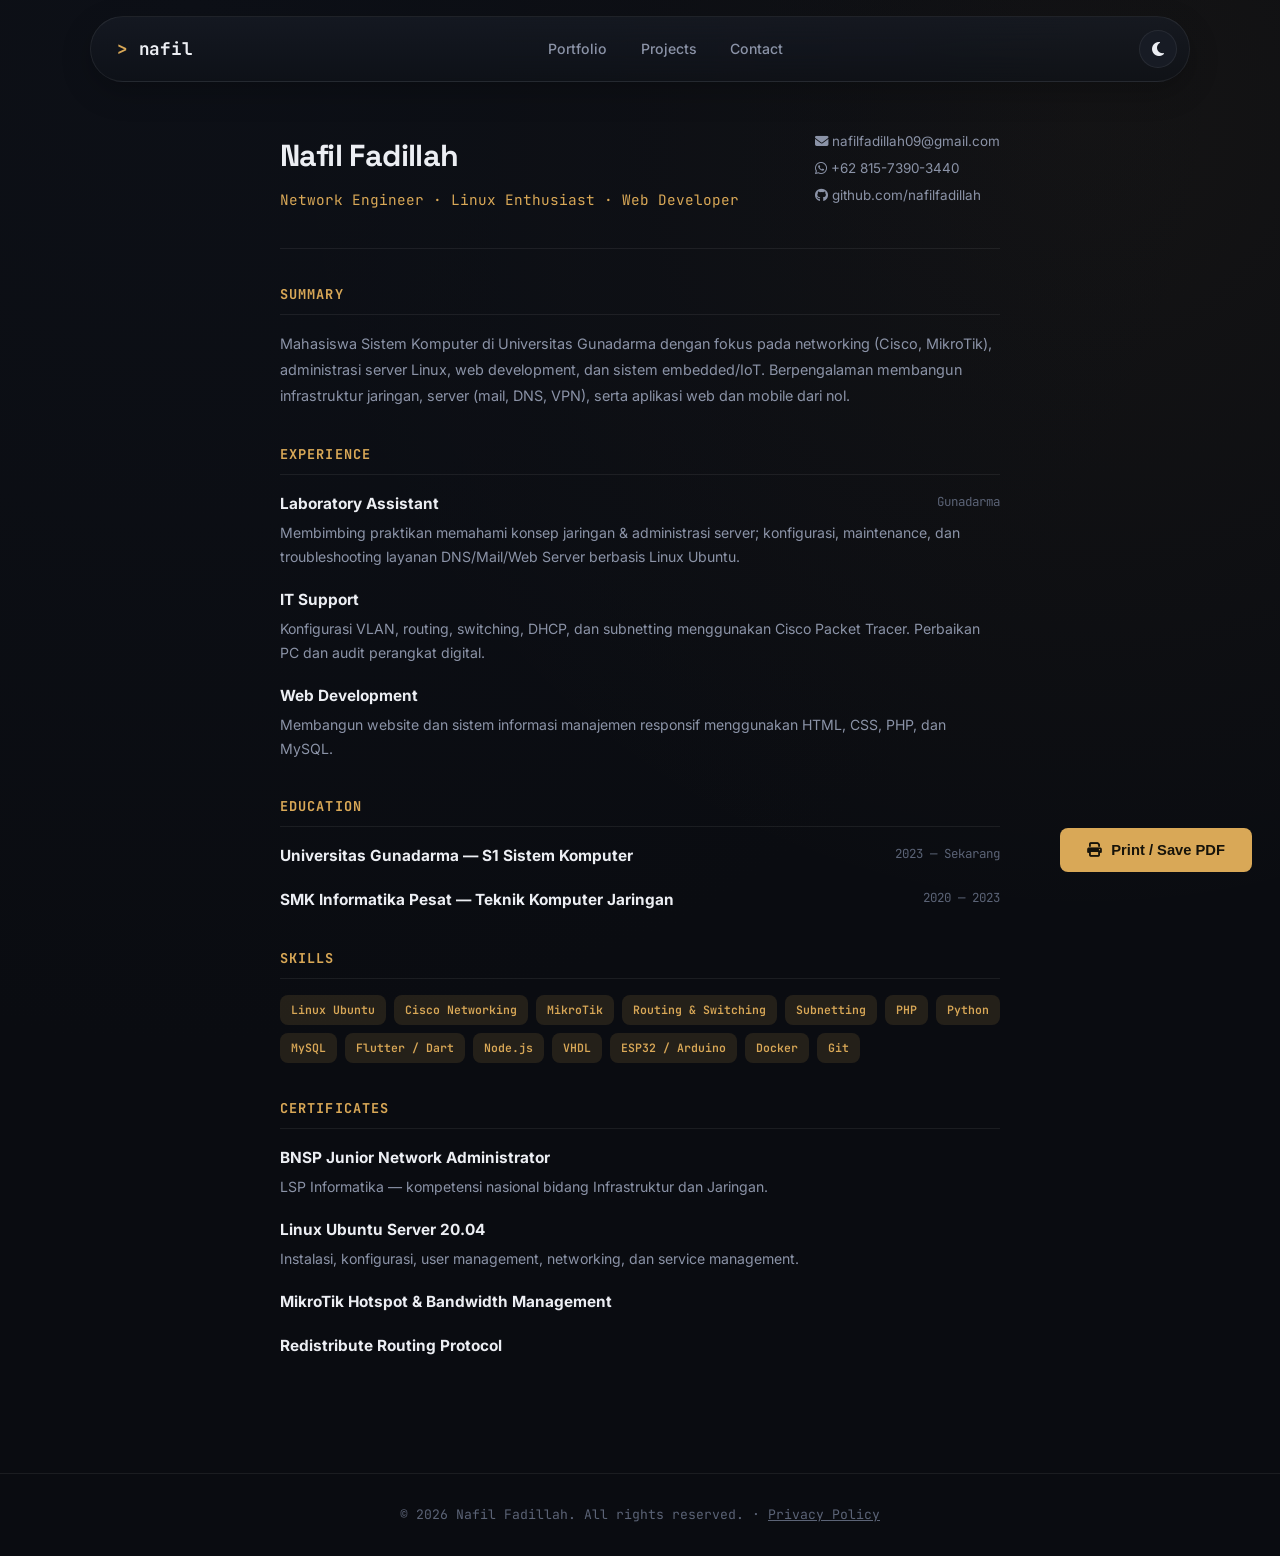
==== commit 943ae8ee: "Update resume.html" ====
--- a/resume.html
+++ b/resume.html
@@ -7,7 +7,7 @@
     <meta name="description" content="Resume web Nafil Fadillah — Network Engineer, Linux Enthusiast, dan Web Developer.">
 
     <link rel="icon" type="image/svg+xml" href="favicon.svg">
-    <link rel="stylesheet" href="style.css">
+    <link rel="stylesheet" href="style.css?v=3">
     <link rel="preconnect" href="https://fonts.googleapis.com">
     <link rel="preconnect" href="https://fonts.gstatic.com" crossorigin>
     <link href="https://fonts.googleapis.com/css2?family=Space+Grotesk:wght@500;600;700&family=Inter:wght@400;500;600&family=JetBrains+Mono:wght@400;500;600&display=swap" rel="stylesheet">
@@ -112,9 +112,9 @@
     </section>
 
     <footer>
-        <p>© 2026 Nafil Fadillah. All rights reserved.</p>
+        <p>© 2026 Nafil Fadillah. All rights reserved. &middot; <a href="privacy.html" style="color:var(--muted-2);">Privacy Policy</a></p>
     </footer>
 
-    <script src="script.js"></script>
+    <script src="script.js?v=3"></script>
 </body>
 </html>
--- a/style.css
+++ b/style.css
@@ -186,6 +186,114 @@
 .contact-form textarea::placeholder{ color: var(--muted-2); }
 
 .contact-form button{ align-self: flex-start; border: none; cursor: pointer; }
+
+/* ==========================================================================
+   TIMELINE (Education / Experience)
+   ========================================================================== */
+.timeline{ position: relative; padding-left: 36px; }
+.timeline::before{
+    content: '';
+    position: absolute;
+    left: 5px;
+    top: 6px;
+    bottom: 6px;
+    width: 2px;
+    background: var(--line);
+}
+.timeline-item{ position: relative; padding-bottom: 32px; }
+.timeline-item:last-child{ padding-bottom: 0; }
+
+.timeline-dot{
+    position: absolute;
+    left: -31px;
+    top: 6px;
+    width: 12px;
+    height: 12px;
+    border-radius: 50%;
+    background: var(--signal);
+    box-shadow: 0 0 0 4px var(--ink);
+}
+
+.timeline-content{
+    background: var(--panel);
+    border: 1px solid var(--line);
+    border-radius: var(--radius);
+    padding: 22px 24px;
+    transition: border-color .3s ease, transform .3s ease;
+}
+.timeline-content:hover{ border-color: var(--signal); transform: translateX(4px); }
+
+.timeline-date{ display: inline-block; font-family: var(--font-mono); font-size: .74rem; color: var(--signal); margin-bottom: 8px; }
+.timeline-content h3{ font-size: 1.05rem; margin-bottom: 6px; }
+.timeline-content p{ color: var(--muted); font-size: .88rem; margin-bottom: 12px; }
+.timeline-content .tags{ margin-top: 4px; }
+
+/* ==========================================================================
+   CURRENTLY LEARNING WIDGET
+   ========================================================================== */
+.learning-widget{
+    display: flex;
+    align-items: center;
+    gap: 12px;
+    flex-wrap: wrap;
+    justify-content: center;
+    max-width: 640px;
+    margin: 0 auto 40px;
+    padding: 14px 20px;
+    border: 1px dashed var(--line-strong);
+    border-radius: var(--radius);
+    background: var(--panel);
+}
+.learning-widget i{ color: var(--signal); font-size: 1rem; }
+.learning-label{ font-family: var(--font-mono); font-size: .76rem; color: var(--muted); text-transform: uppercase; letter-spacing: .05em; }
+
+/* ==========================================================================
+   GITHUB CONTRIBUTION GRAPH
+   ========================================================================== */
+.gh-chart-wrap{
+    max-width: 100%;
+    overflow-x: auto;
+    margin: 0 auto 30px;
+    padding: 16px;
+    background: var(--panel);
+    border: 1px solid var(--line);
+    border-radius: var(--radius);
+    text-align: center;
+}
+.gh-chart-wrap img{ max-width: 100%; height: auto; }
+
+/* ==========================================================================
+   LOADING SKELETON (GitHub stats)
+   ========================================================================== */
+.gh-stats-grid .stat-card h3.is-loading{
+    color: transparent;
+    display: inline-block;
+    min-width: 34px;
+    border-radius: 4px;
+    background: linear-gradient(90deg, var(--panel-2) 25%, var(--line-strong) 50%, var(--panel-2) 75%);
+    background-size: 200% 100%;
+    animation: shimmer 1.4s infinite;
+}
+@keyframes shimmer{ 0%{ background-position: 200% 0; } 100%{ background-position: -200% 0; } }
+
+/* ==========================================================================
+   LANGUAGE TOGGLE
+   ========================================================================== */
+#langToggle{
+    background: var(--panel-2);
+    border: 1px solid var(--line);
+    color: var(--text);
+    font-family: var(--font-mono);
+    font-size: .76rem;
+    font-weight: 700;
+    width: 38px;
+    height: 38px;
+    border-radius: 50%;
+    cursor: pointer;
+    flex-shrink: 0;
+    transition: border-color .25s ease, color .25s ease;
+}
+#langToggle:hover{ border-color: var(--signal); color: var(--signal); }
 
 .navbar{
     position: fixed;
